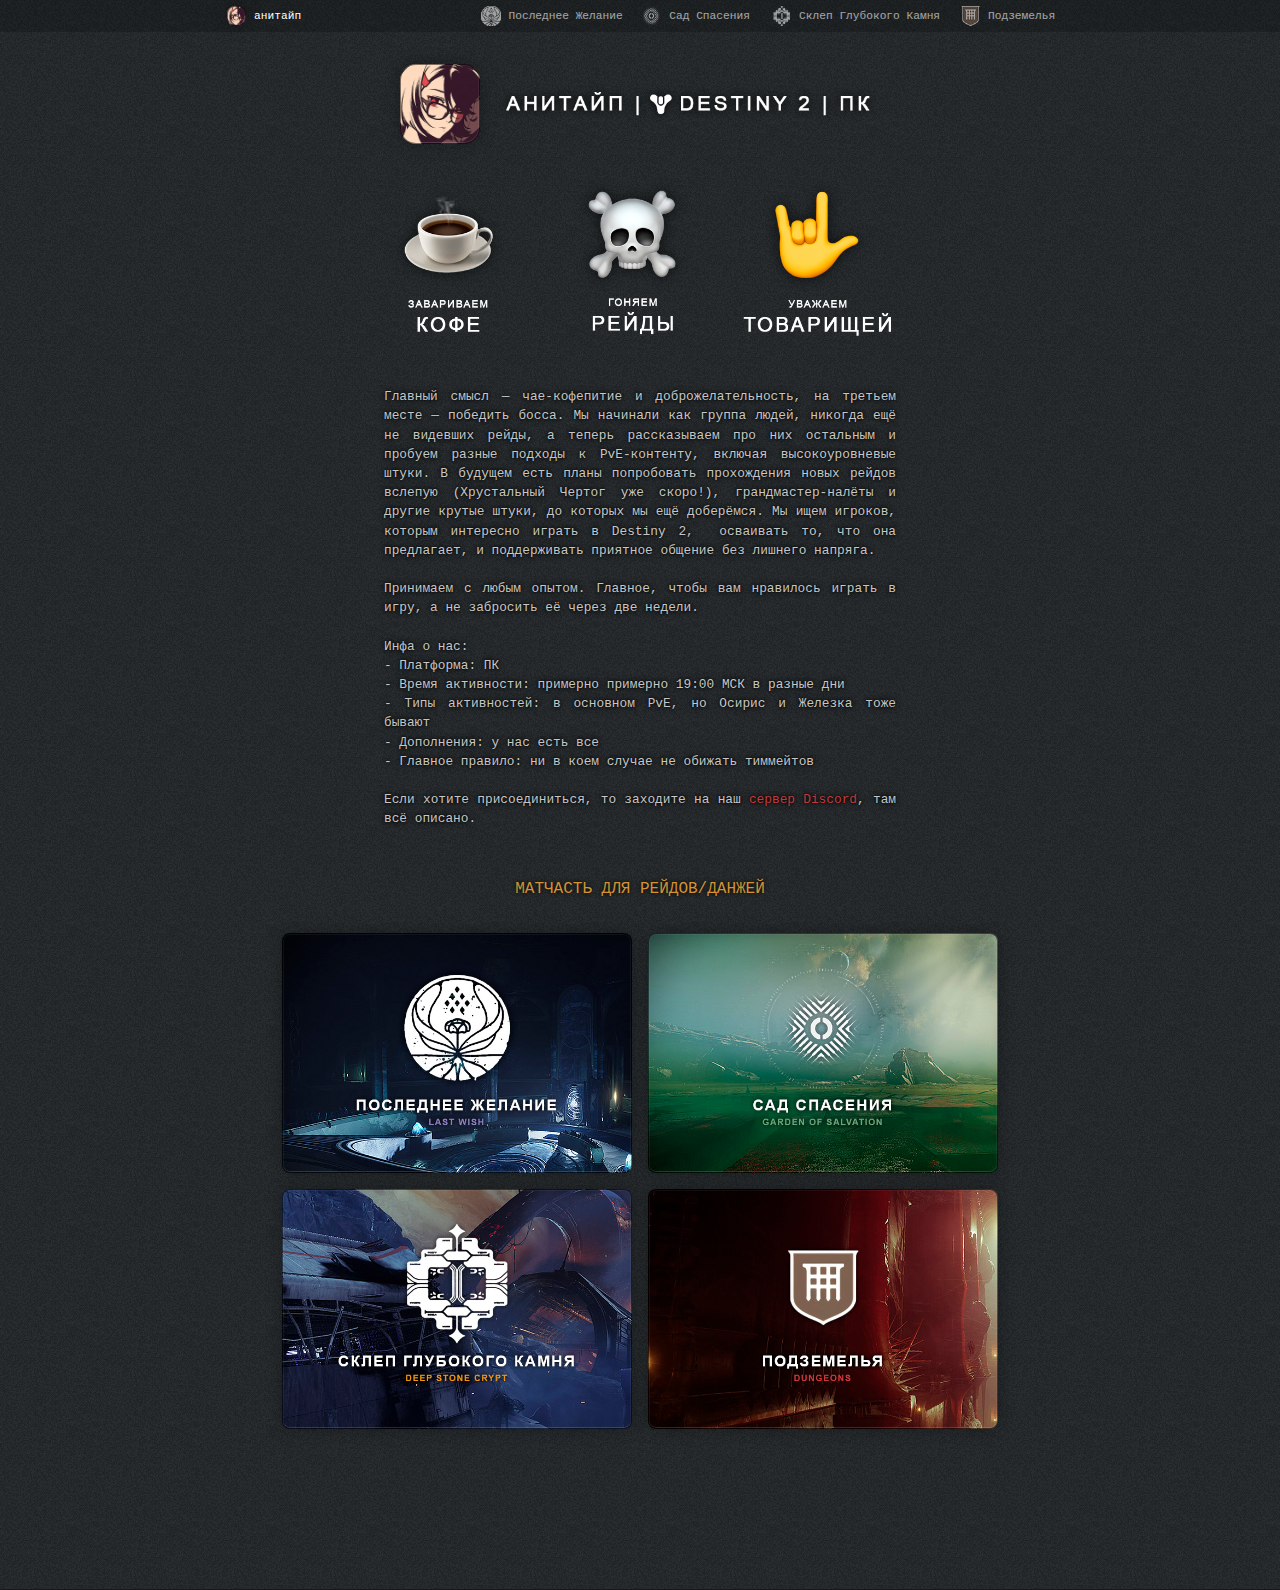
==== index.html @ 77ce2d30 "Add files via upload" ====
<head>
  <meta charset="utf-8">
  <meta name="viewport" content="width=device-width,initial-scale=1">
  <title>anitype</title>
  <link rel="stylesheet" type="text/css" href="raids-styles.css">
  <link rel="stylesheet" type="text/css" href="raids-styles-index.css">
</head>

<body>

  <!-- 1.0 Навигация -->

  <div class="page-header-container">
    <div class="page-header"> 
      <a class="header-item" href="./index.html" style="opacity: 1;">
        <div class="header-homeicon" style="background-image: url(res/01-anitype-logo-210307.png);"></div>
        <div class="header-caption">анитайп</div>
      </a>
      <div></div>
      <a class="header-item hideable" href="./raid-lw.html">
        <div class="header-icon" style="background-image: url(res/header-icon-lw.png);"></div>
        <div class="header-caption">Последнее Желание</div>
      </a>
      <a class="header-item hideable" href="./raid-gos.html">
        <div class="header-icon" style="background-image: url(res/header-icon-gos.png);"></div>
        <div class="header-caption">Сад Спасения</div>
      </a>
      <a class="header-item hideable" href="./raid-dsc.html">
        <div class="header-icon" style="background-image: url(res/header-icon-dsc.png);"></div>
        <div class="header-caption">Склеп Глубокого Камня</div>
      </a>
      <a class="header-item hideable" href="./raid-dungeons.html" >
        <div class="header-icon" style="background-image: url(res/header-icon-dungeon.png);"></div>
        <div class="header-caption">Подземелья</div>
      </a>
    </div>
  </div>

  <div class="root">

    <div style="height: 2em;"></div>
    <div class="title">
      <div class="maps-card title-icon" style="background-image: url(res/01-anitype-logo-210307.png);"></div>
      <div class="title-logo"  style="background-image: url(res/01-header-title.png);"></div>
    </div>

    <div style="height: 2em;"></div>
    <div class="title-motto" style="background-image: url(res/01-header-motto.png);"></div>

    <div style="height: 2em;"></div>
    <div class="index-text">
Главный смысл — чае-кофепитие и доброжелательность, на третьем месте — победить босса. Мы начинали как группа людей, никогда ещё не видевших рейды, а теперь рассказываем про них остальным и пробуем разные подходы к PvE-контенту, включая высокоуровневые штуки. В будущем есть планы попробовать прохождения новых рейдов вслепую (Хрустальный Чертог уже скоро!), грандмастер-налёты и другие крутые штуки, до которых мы ещё доберёмся. Мы ищем игроков, которым интересно играть в Destiny 2,  осваивать то, что она предлагает, и поддерживать приятное общение без лишнего напряга.

Принимаем с любым опытом. Главное, чтобы вам нравилось играть в игру, а не забросить её через две недели.
      
Инфа о нас:
- Платформа: ПК
- Время активности: примерно примерно 19:00 МСК в разные дни
- Типы активностей: в основном PvE, но Осирис и Железка тоже бывают
- Дополнения: у нас есть все
- Главное правило: ни в коем случае не обижать тиммейтов

Если хотите присоединиться, то заходите на наш <a href="https://discord.gg/xKbqkT4A5Y" style="color: var(--redtext); text-decoration: none;" target="_blank">сервер Discord</a>, там всё описано.
    </div>

    <div style="height: 2em;"></div>
    <div class="content-category index-category-text">Матчасть для рейдов/данжей</div>

    <div style="height: 2em;"></div>
    <div class="cards-box">
      <a class="maps-card" style="background-image: url(res/index-card-lw.jpg);"  href="./raid-lw.html"></a>
      <a class="maps-card" style="background-image: url(res/index-card-gos.jpg);" href="./raid-gos.html"></a>
      <a class="maps-card" style="background-image: url(res/index-card-dsc.jpg);" href="./raid-dsc.html"></a>
      <a class="maps-card" style="background-image: url(res/index-card-dng.jpg);" href="./raid-dungeons.html"></a>
    </div>
    
    <div style="height: 10em;"></div>
  </div>


</body>
---- raids-styles.css ----
:root {
  --white: #fff;
  --black: #000;
  --graytext: rgb(199, 199, 199);
  --redtext: rgb(194, 60, 60);
  --orangetext: rgb(211, 147, 51);
}

body {
  background-image: url("res/bg-dark.png");
  background-color: rgb(24, 24, 24);
  background-repeat: repeat;
  margin: 0;
  font-size: 12pt;
}

* {
    font-family: 'Consolas', monospace;
    color: var(--white);
}

.root {
  width: 80vw;
  margin-left: auto;
  margin-right: auto;
}

/* 0.0 Классы для навигации в верхней части страницы */

.page-header-container {
  width: 100%;
  height: 2em;
  display: grid;
  background-color: #0003;
}

.page-header {
  /* width: 40%;
  min-width: 34em; */
  display: grid;
  margin-top: auto;
  margin-bottom: auto;
  margin-left: auto;
  margin-right: auto;
  grid-template-columns: 6em 10em 10em 8em 12em 7em;
  /* grid-column-gap: 2em; */
}

.header-item {
  display: grid;
  grid-template-columns: 1.2em auto;
  grid-template-rows: 1.2em;
  grid-column-gap: 0.5em;
  opacity: 0.6;
  transition: all 0.1s;
  text-decoration: none;
  margin-left: auto;
  margin-right: auto;
}

.header-item:hover {
  opacity: 1;
}

.header-homeicon {
  background-size: cover;
  background-origin: border-box;
  background-position: 50%;
  border-radius: 0.5em;
  border: 1px solid rgba(0,0,0,0.5);
  box-shadow: inset 0 0 0 1px  rgba(255,255,255,0.05),
              inset 0 -1px 0 0 rgba(255,255,255,0.1),
                    0 0 1em 0  rgba(0,0,0,0.3);
}

.header-icon {
  background-size: cover;
  background-origin: border-box;
  background-position: 50%;
}

.header-caption {
  margin-top: auto;
  margin-bottom: auto;
  font-size: 0.7em;
  user-select: none;
  -moz-user-select: none;
  
}

/* 1.0 Классы заголовка страницы */

.page-title {
  font-size: 16pt;

  display: grid;
  grid-template-rows: 2em 1.5em;
  grid-template-columns: 3.5em 1fr;
  grid-column-gap: 1.5em;

  max-width: 25em;
  overflow: hidden;
  margin-left: auto;
  margin-right: auto;
}

.page-title-icon {
  grid-row: 1 / span 2;
  background-size: contain;
  background-origin: border-box;
  background-position: 50%;
  background-repeat: no-repeat;
  overflow: hidden;
  width: 3.5em;
  height: 3.5em;
  margin-left: auto;
  margin-right: auto;
}

.page-title-caption {
  font-family: Arial, Helvetica, sans-serif;
  font-weight: bold;
  text-transform: uppercase;
  letter-spacing: 0.15em;
  text-shadow: 0 0 4px var(--black);
  margin-top: auto;
  margin-bottom: 0em;
}

.page-title-subcaption {
  text-transform: uppercase;
  color: var(--graytext);
  font-size: 0.6em;
  text-shadow: 0 0 4px var(--black);
  margin-top: 0.2em;
  margin-bottom: auto;
}

.page-title-description {
  margin-top: 4em;
  margin-left: auto;
  margin-right: auto;
  line-height: 1.5;
  width: 60%;
  color: var(--graytext);
  font-size: 0.8em;
  text-shadow: 0 0 0.2em rgba(0,0,0,1), 0 0 0.5em rgba(0,0,0,1);
}

@media (orientation: portrait) {
  .hideable {
    display: none;
  }
  body {
    font-size: 4vw;
  }
  .page-header {
    grid-template-columns: 1fr;
  }
  .page-title {
    font-size: 4vw;
    grid-template-rows: 3.5em 2em 1.5em;
    grid-template-columns: 1fr;
    grid-column-gap: 0;
    max-width: 100500em;
  }
  .page-title-icon {
    grid-row: 1 / span 1;
  }
  .page-title-caption, .page-title-subcaption {
    margin-left: auto;
    margin-right: auto;
  }
  .page-title-description {
    width: 100%;
  }
}

/* 2.0 Обобщённые классы для основного блока контента */

.content-box {
  display: grid;
  grid-template-columns: 1fr 1fr;
  grid-template-rows: 1fr;
  grid-column-gap: 2em;
}

.content-category {
  color: var(--orangetext);
  text-transform: uppercase;
  text-shadow: 0 0 4px var(--black);
  margin-top: auto;
  margin-bottom: 0.2em;
}

/* 2.1 Карты и схемы для этапов и испытаний */

.maps-box {
  display: grid;
  grid-row-gap: 0.5em;
  grid-column-gap: 0.5em;
}

.maps-category {
  grid-column: 1 / span 2;
}

.maps-card {
  position: relative;
  background-size: cover;
  background-origin: border-box;
  background-position: 50%;
  border-radius: 0.5em;
  border: 1px solid rgba(0,0,0,0.5);
  box-shadow: inset 0 0 0 1px  rgba(255,255,255,0.05),
              inset 0 -1px 0 0 rgba(255,255,255,0.1),
                    0 0 1em 0  rgba(0,0,0,0.3);
  overflow: hidden;
  transition: all 0.1s;
  /* cursor:pointer; */
}

.maps-card:hover {
  /* border: 1px solid rgba(128, 128, 128, 1); */
  box-shadow: inset 0 0 0 1px  rgba(255,255,255,0.3),
              inset 0 -1px 0 0 rgba(255,255,255,0.1),
                    0 0 1em 0  rgba(0,0,0,0.3);
}

.maps-card-text {
  font-size: 0.7em;
  position: absolute;
  bottom: 1em;
  left: 1em;
  white-space: pre-wrap;
  text-shadow: 0 0 0.2em rgba(0,0,0,1), 0 0 0.5em rgba(0,0,0,1);
  user-select: none;
  -moz-user-select: none;
}

/* 2.2 Список снаряжения */

.equip-box {
  display: grid;
  grid-row-gap: 0.5em;
  grid-column-gap: 0.5em;
}

.equip-header {
  text-transform: uppercase;
  color: var(--redtext);
  text-shadow: 0 0 4px var(--black);
  margin-top: auto;
  margin-bottom: 0.2em;
}

.equip-item {
  display: grid;
  grid-template-columns: 50px auto;
  grid-template-rows: 1fr 1fr auto;
  grid-column-gap: 1em;
}

.equip-icon {
  grid-row: 1 / span 2;
  background-size: cover;
  background-origin: border-box;
  background-position: 50%;
  border-radius: 0.5em;
  border: 1px solid rgba(0,0,0,0.5);
  box-shadow: inset 0 0 0 1px  rgba(255,255,255,0.05),
              inset 0 -1px 0 0 rgba(255,255,255,0.1),
                    0 0 1em 0  rgba(0,0,0,0.3);
  overflow: hidden;
  width: 48px;
  height: 48px;
  margin: auto;
}

.equip-caption {
  text-transform: uppercase;
  text-shadow: 0 0 4px var(--black);
  margin-top: auto;
}

.equip-description {
  font-size: 0.7em;
  color: var(--graytext);
  margin-top: 0.2em;
  margin-bottom: auto;
}


@media (orientation: portrait) {
  .content-box {
    grid-template-columns: auto;
    grid-template-rows: auto auto;
  }
  .maps-card-text {
    font-size: 0.6em;
  }
  .equip-item {
    grid-template-columns: 3em auto;
  }
  .equip-icon {
    width: 3em;
    height: 3em;
  }
}

/* 2.XX Классы контента DSC */

.maps-box-dsc {
  grid-template-rows: 3em 10em 10em 3em 10em;
  grid-template-columns: 1fr 1fr;
}

.equip-box-dsc {
  grid-template-rows: 3em 2em auto 2em auto 2em auto 2em auto auto auto auto auto;
  grid-template-columns: 1fr;
}

@media (orientation: landscape) and (min-width: 1300px) {
  .header-caption {
    font-size: 0.8em;
  }
  .root {
    font-size: 2vh;
  }
  .maps-box-dsc {
    grid-template-rows: 3em 15em 15em 3em 15em;
  }
  .maps-card-text {
    font-size: 0.8em;
  }
  .equip-item {
    grid-template-columns: 74px auto;
  }
  .equip-icon {
    width: 72px;
    height: 72px;
  }
}
---- raids-styles-index.css ----
.title {
  display: grid;
  grid-template-columns: 5em auto;
  grid-column-gap: 1em;
  height: 5em;
  width: 40%;
  min-width: 30em;
  margin-left: auto;
  margin-right: auto;
}

.title-icon {
  border-radius: 1em;
}

/* Скопировал настройки из maps-card, чтобы логотип не подсвечивался при наведении. 
Надо будет сделать нормально когда-нибудь в далёком счастливом будущем */
.title-icon:hover {
  box-shadow: inset 0 0 0 1px  rgba(255,255,255,0.05),
              inset 0 -1px 0 0 rgba(255,255,255,0.1),
                    0 0 1em 0  rgba(0,0,0,0.3);
}

.title-logo {
  /* width: 586px;
  height: 67px; */
  width: 100%;
  height: 100%;
  background-origin: border-box;
  background-position: 50%;
  background-size: contain;
  background-repeat: no-repeat;
  margin: auto;
}

.title-motto {
  height: 10em;
  background-origin: border-box;
  background-position: 50%;
  background-size: contain;
  background-repeat: no-repeat;
  margin: auto;
}

.index-category-text {
  margin-left: auto;
  margin-right: auto;
  text-align: center;
}

.index-text {
  /* font-family: 'Segoe UI', Tahoma, Geneva, Verdana, sans-serif; */
  font-size: 0.8em;
  color: var(--graytext);
  text-shadow: 0 0 0.2em rgba(0,0,0,1), 0 0 0.5em rgba(0,0,0,1);
  text-align: justify;
  white-space: pre-wrap;
  line-height: 1.5;
  width: 50%;
  min-width: 40em;
  margin: auto;
}

.cards-box {
  display: grid;
  grid-template-columns: 1fr 1fr;
  grid-template-rows: 1fr 1fr;
  grid-row-gap: 1em;
  grid-column-gap: 1em;
  width: 70%;
  height: 31em;
  margin-left: auto;
  margin-right: auto;
}

@media (orientation: portrait) {
  .title {
    width: 100%;
    min-width: 0;
    grid-template-columns: 3em auto;
    height: 3em;
  }
  .page-header-container {
    display: none;
  }
  .title-motto {
    height: 6em;
  }
  .index-text {
    width: 100%;
    min-width: 0;
  }
  .cards-box {
    grid-template-columns: 1fr;
    grid-template-rows: 1fr 1fr 1fr 1fr;
    grid-row-gap: 1em;
    grid-column-gap: 1em;
    width: 100%;
    height: 53em;
  }
}

@media (orientation: landscape) and (min-width: 1300px) {
  .cards-box {
    height: 36em;
  }
}
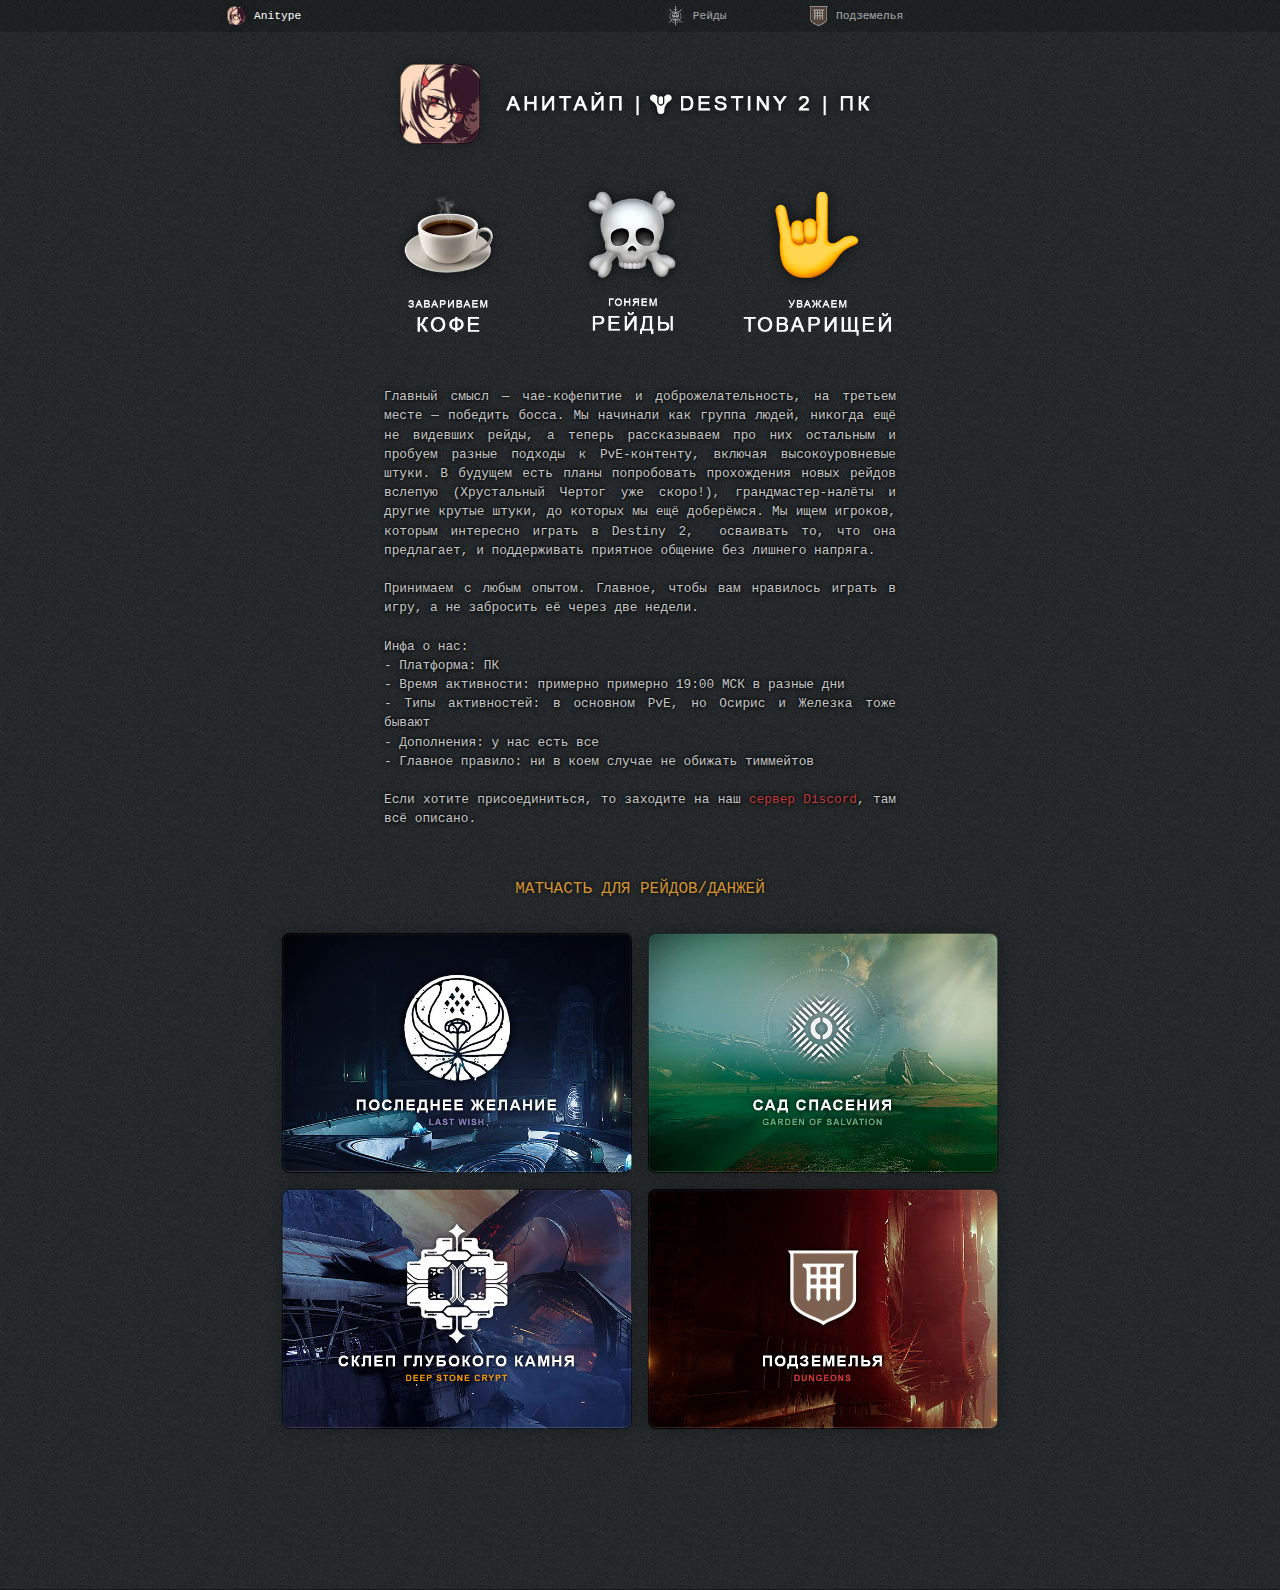
==== commit 0dcddbd8: "Update index.html" ====
--- a/index.html
+++ b/index.html
@@ -14,20 +14,13 @@
     <div class="page-header"> 
       <a class="header-item" href="./index.html" style="opacity: 1;">
         <div class="header-homeicon" style="background-image: url(res/01-anitype-logo-210307.png);"></div>
-        <div class="header-caption">анитайп</div>
+        <div class="header-caption">Anitype</div>
       </a>
       <div></div>
-      <a class="header-item hideable" href="./raid-lw.html">
-        <div class="header-icon" style="background-image: url(res/header-icon-lw.png);"></div>
-        <div class="header-caption">Последнее Желание</div>
-      </a>
-      <a class="header-item hideable" href="./raid-gos.html">
-        <div class="header-icon" style="background-image: url(res/header-icon-gos.png);"></div>
-        <div class="header-caption">Сад Спасения</div>
-      </a>
-      <a class="header-item hideable" href="./raid-dsc.html">
-        <div class="header-icon" style="background-image: url(res/header-icon-dsc.png);"></div>
-        <div class="header-caption">Склеп Глубокого Камня</div>
+      <div></div>
+      <a class="header-item hideable" href="./raid-list.html">
+        <div class="header-icon" style="background-image: url(res/header-icon-raid.png);"></div>
+        <div class="header-caption">Рейды</div>
       </a>
       <a class="header-item hideable" href="./raid-dungeons.html" >
         <div class="header-icon" style="background-image: url(res/header-icon-dungeon.png);"></div>
@@ -78,4 +71,4 @@
   </div>
 
 
-</body>+</body>
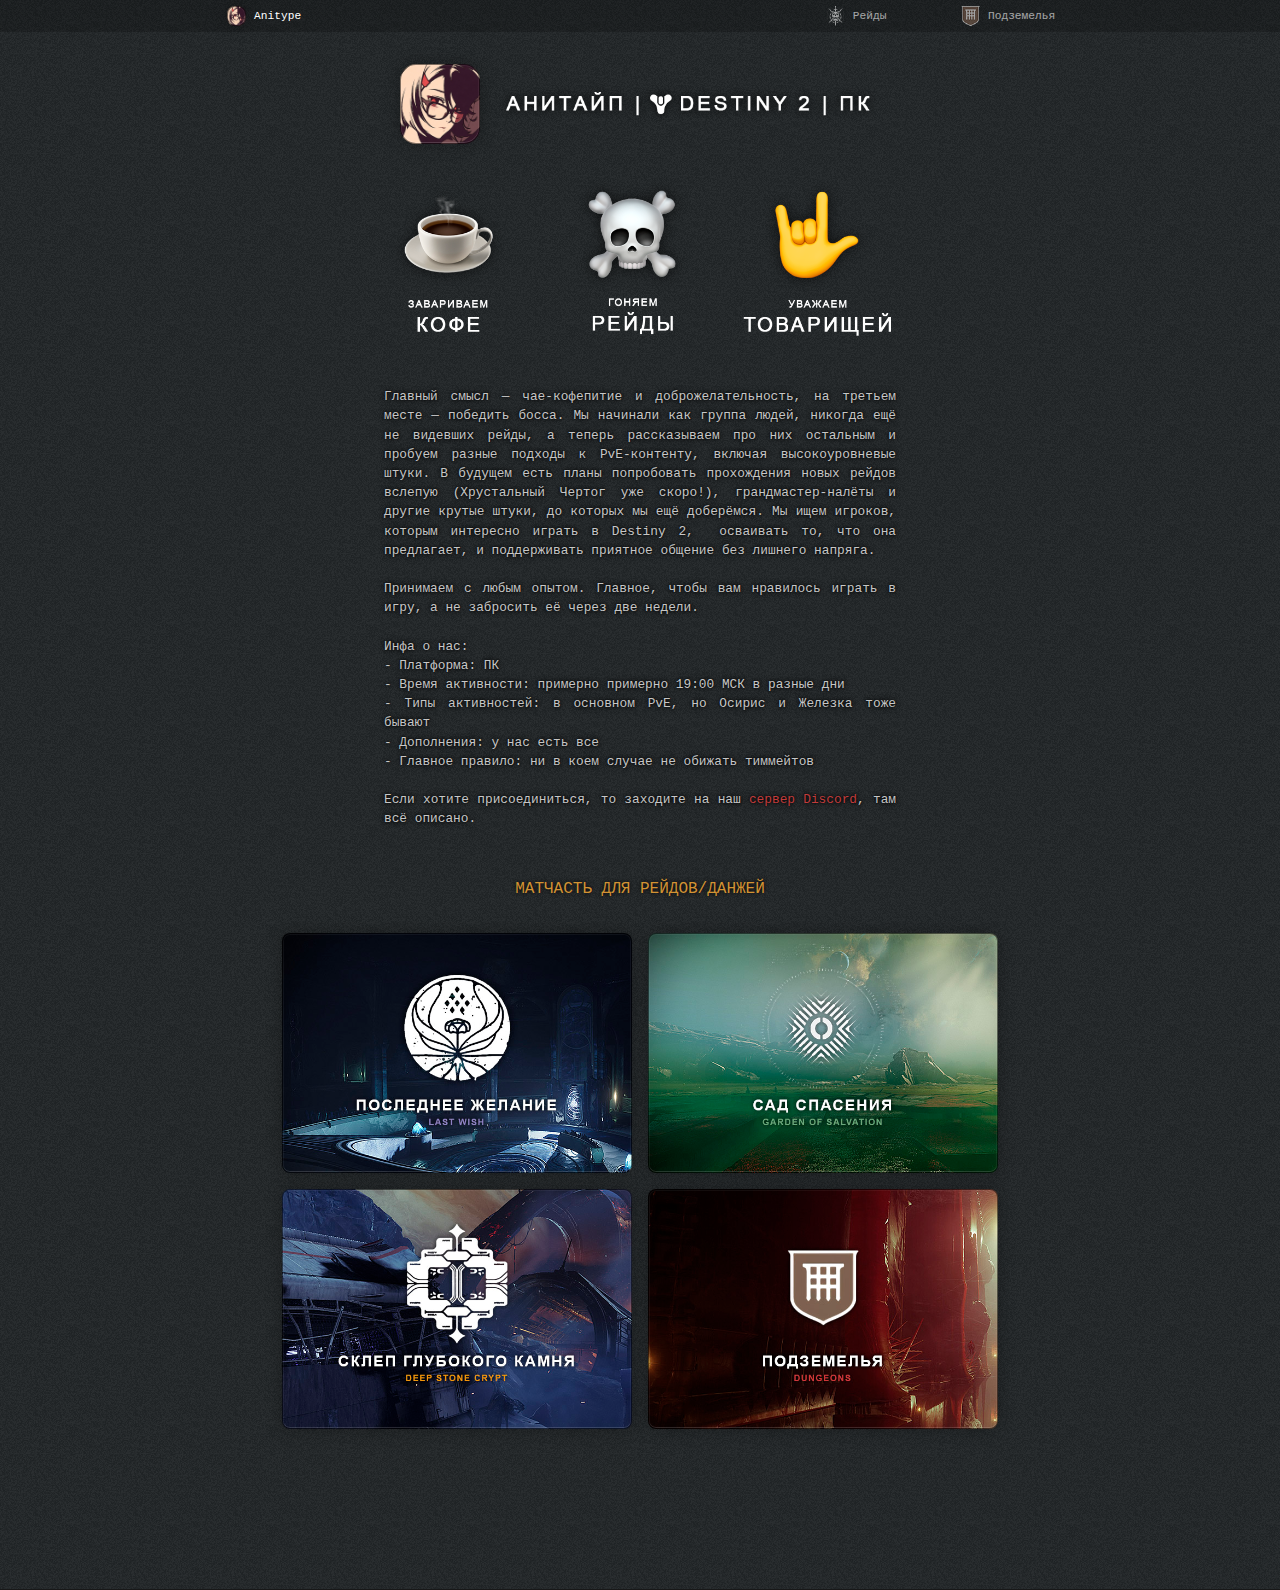
==== commit c5cf89c1: "Update index.html" ====
--- a/index.html
+++ b/index.html
@@ -16,6 +16,7 @@
         <div class="header-homeicon" style="background-image: url(res/01-anitype-logo-210307.png);"></div>
         <div class="header-caption">Anitype</div>
       </a>
+      <div></div>
       <div></div>
       <div></div>
       <a class="header-item hideable" href="./raid-list.html">
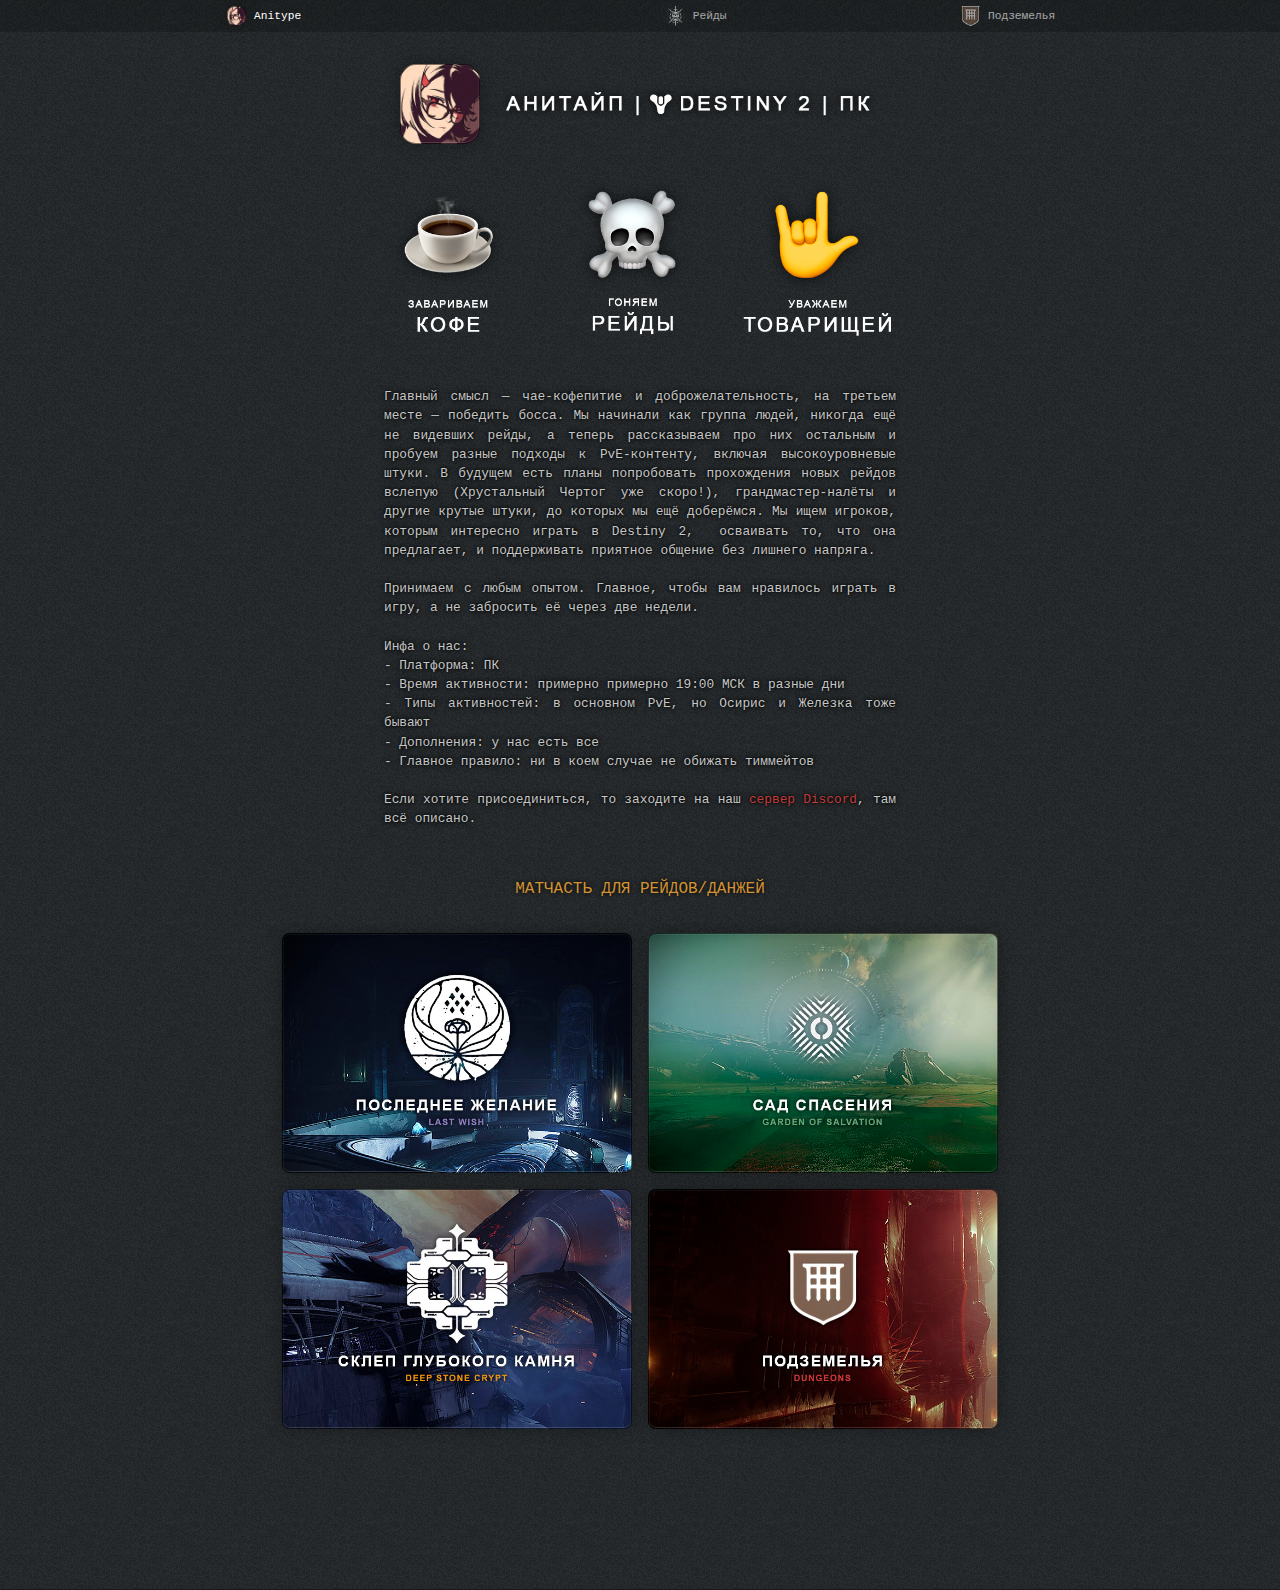
==== commit 6bc852d1: "Update index.html" ====
--- a/index.html
+++ b/index.html
@@ -18,11 +18,11 @@
       </a>
       <div></div>
       <div></div>
-      <div></div>
       <a class="header-item hideable" href="./raid-list.html">
         <div class="header-icon" style="background-image: url(res/header-icon-raid.png);"></div>
         <div class="header-caption">Рейды</div>
       </a>
+      <div></div>
       <a class="header-item hideable" href="./raid-dungeons.html" >
         <div class="header-icon" style="background-image: url(res/header-icon-dungeon.png);"></div>
         <div class="header-caption">Подземелья</div>
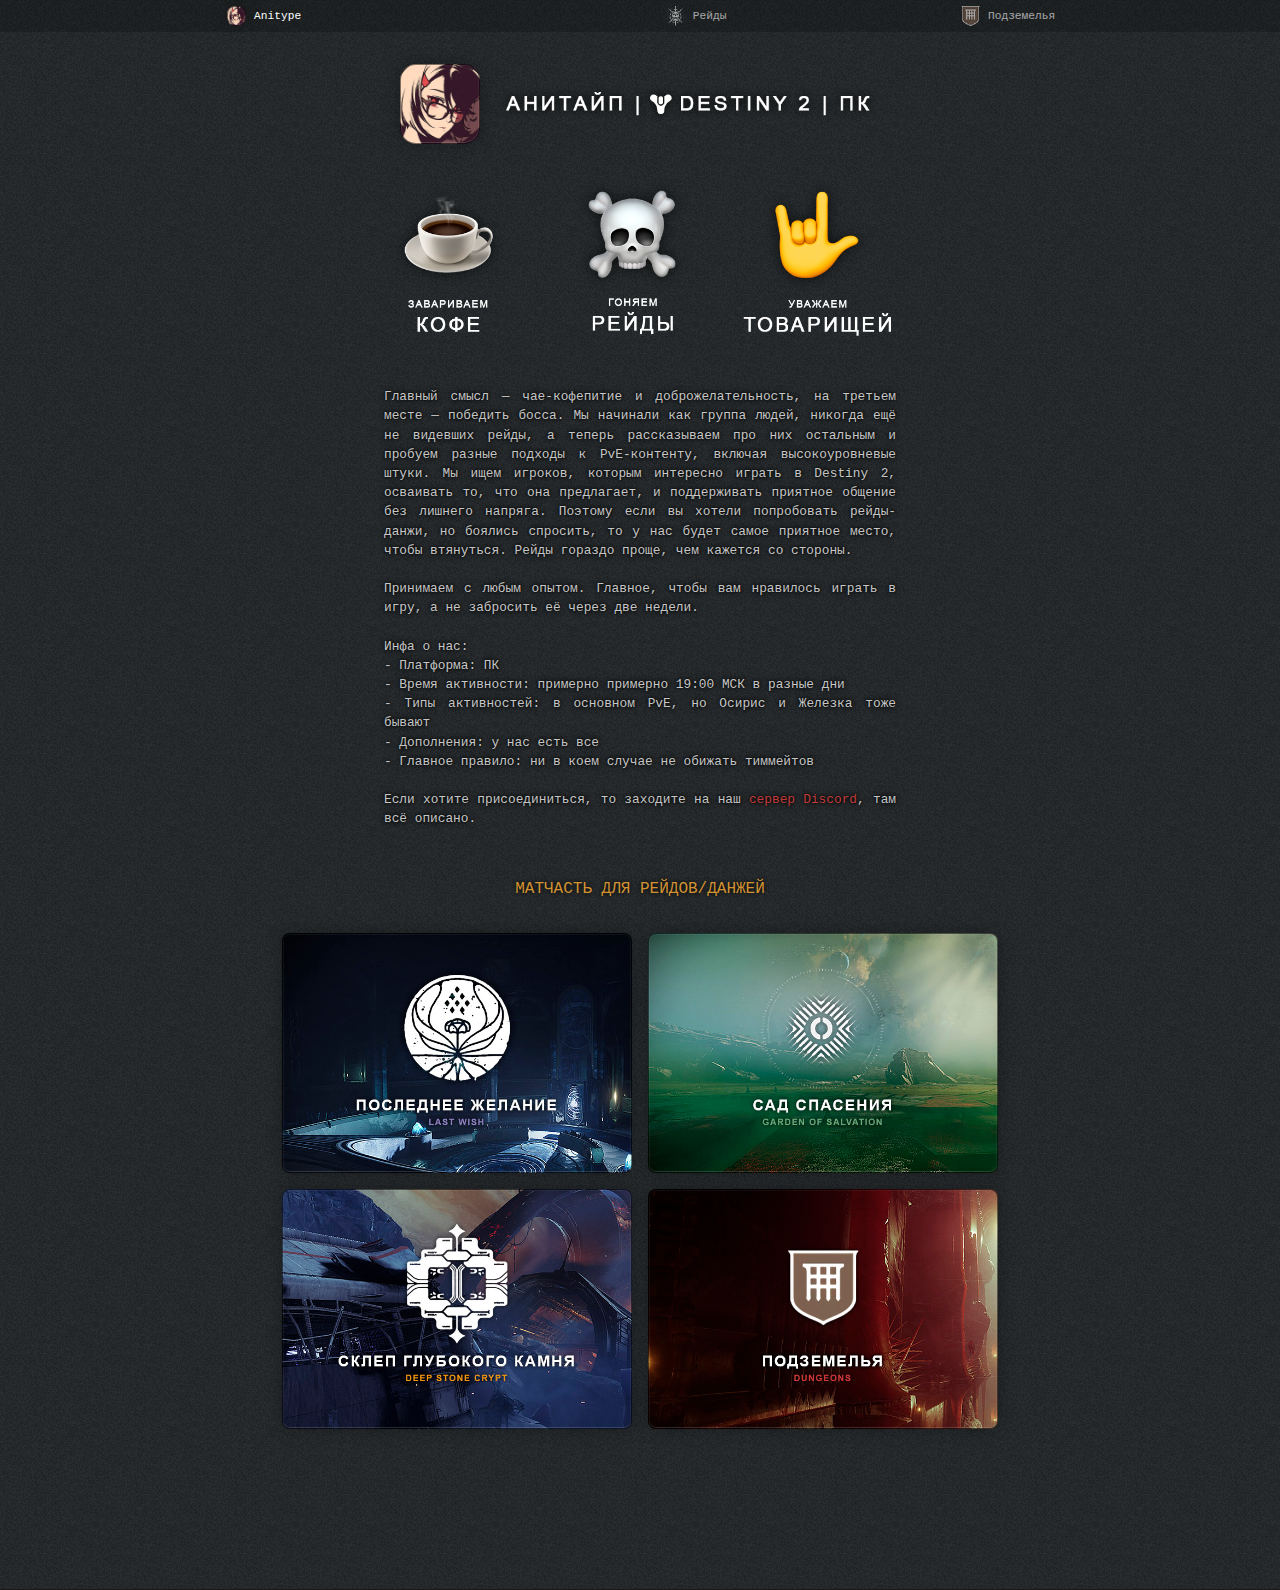
==== commit 92578a07: "Update index.html" ====
--- a/index.html
+++ b/index.html
@@ -43,7 +43,7 @@
 
     <div style="height: 2em;"></div>
     <div class="index-text">
-Главный смысл — чае-кофепитие и доброжелательность, на третьем месте — победить босса. Мы начинали как группа людей, никогда ещё не видевших рейды, а теперь рассказываем про них остальным и пробуем разные подходы к PvE-контенту, включая высокоуровневые штуки. В будущем есть планы попробовать прохождения новых рейдов вслепую (Хрустальный Чертог уже скоро!), грандмастер-налёты и другие крутые штуки, до которых мы ещё доберёмся. Мы ищем игроков, которым интересно играть в Destiny 2,  осваивать то, что она предлагает, и поддерживать приятное общение без лишнего напряга.
+Главный смысл — чае-кофепитие и доброжелательность, на третьем месте — победить босса. Мы начинали как группа людей, никогда ещё не видевших рейды, а теперь рассказываем про них остальным и пробуем разные подходы к PvE-контенту, включая высокоуровневые штуки. Мы ищем игроков, которым интересно играть в Destiny 2,  осваивать то, что она предлагает, и поддерживать приятное общение без лишнего напряга. Поэтому если вы хотели попробовать рейды-данжи, но боялись спросить, то у нас будет самое приятное место, чтобы втянуться. Рейды гораздо проще, чем кажется со стороны. 
 
 Принимаем с любым опытом. Главное, чтобы вам нравилось играть в игру, а не забросить её через две недели.
       
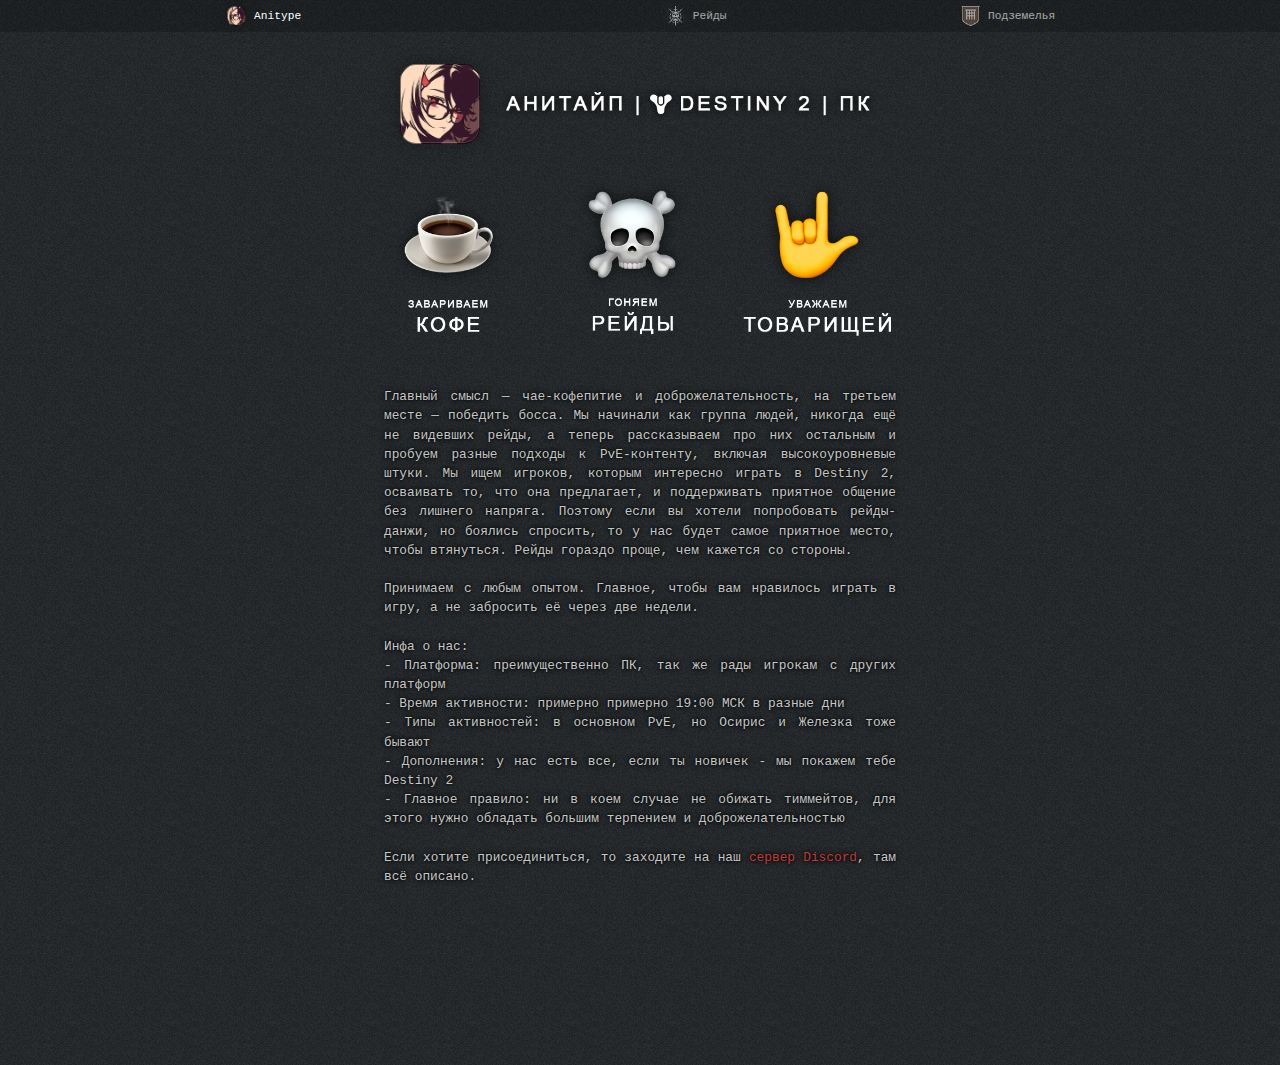
==== commit 9de443d8: "Update index.html" ====
--- a/index.html
+++ b/index.html
@@ -48,24 +48,13 @@
 Принимаем с любым опытом. Главное, чтобы вам нравилось играть в игру, а не забросить её через две недели.
       
 Инфа о нас:
-- Платформа: ПК
+- Платформа: преимущественно ПК, так же рады игрокам с других платформ
 - Время активности: примерно примерно 19:00 МСК в разные дни
 - Типы активностей: в основном PvE, но Осирис и Железка тоже бывают
-- Дополнения: у нас есть все
-- Главное правило: ни в коем случае не обижать тиммейтов
+- Дополнения: у нас есть все, если ты новичек - мы покажем тебе Destiny 2
+- Главное правило: ни в коем случае не обижать тиммейтов, для этого нужно обладать большим терпением и доброжелательностью
 
-Если хотите присоединиться, то заходите на наш <a href="https://discord.gg/xKbqkT4A5Y" style="color: var(--redtext); text-decoration: none;" target="_blank">сервер Discord</a>, там всё описано.
-    </div>
-
-    <div style="height: 2em;"></div>
-    <div class="content-category index-category-text">Матчасть для рейдов/данжей</div>
-
-    <div style="height: 2em;"></div>
-    <div class="cards-box">
-      <a class="maps-card" style="background-image: url(res/index-card-lw.jpg);"  href="./raid-lw.html"></a>
-      <a class="maps-card" style="background-image: url(res/index-card-gos.jpg);" href="./raid-gos.html"></a>
-      <a class="maps-card" style="background-image: url(res/index-card-dsc.jpg);" href="./raid-dsc.html"></a>
-      <a class="maps-card" style="background-image: url(res/index-card-dng.jpg);" href="./raid-dungeons.html"></a>
+Если хотите присоединиться, то заходите на наш <a href="https://discord.gg/gxR58ESPJj" style="color: var(--redtext); text-decoration: none;" target="_blank">сервер Discord</a>, там всё описано.
     </div>
     
     <div style="height: 10em;"></div>
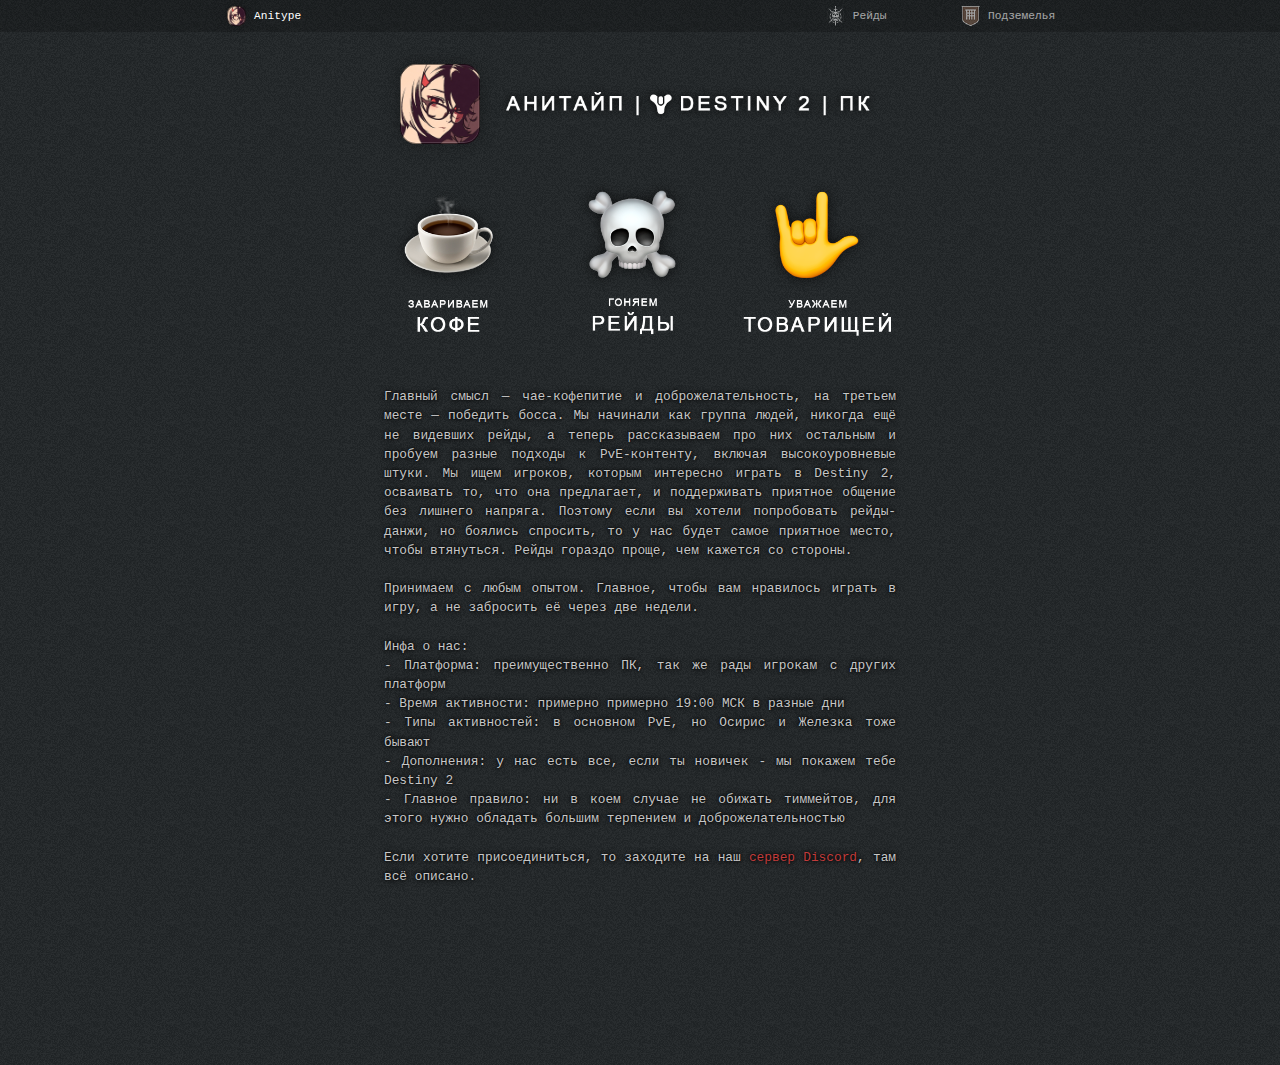
==== commit 9b951d34: "Update index.html" ====
--- a/index.html
+++ b/index.html
@@ -18,11 +18,11 @@
       </a>
       <div></div>
       <div></div>
+      <div></div>
       <a class="header-item hideable" href="./raid-list.html">
         <div class="header-icon" style="background-image: url(res/header-icon-raid.png);"></div>
         <div class="header-caption">Рейды</div>
       </a>
-      <div></div>
       <a class="header-item hideable" href="./raid-dungeons.html" >
         <div class="header-icon" style="background-image: url(res/header-icon-dungeon.png);"></div>
         <div class="header-caption">Подземелья</div>
